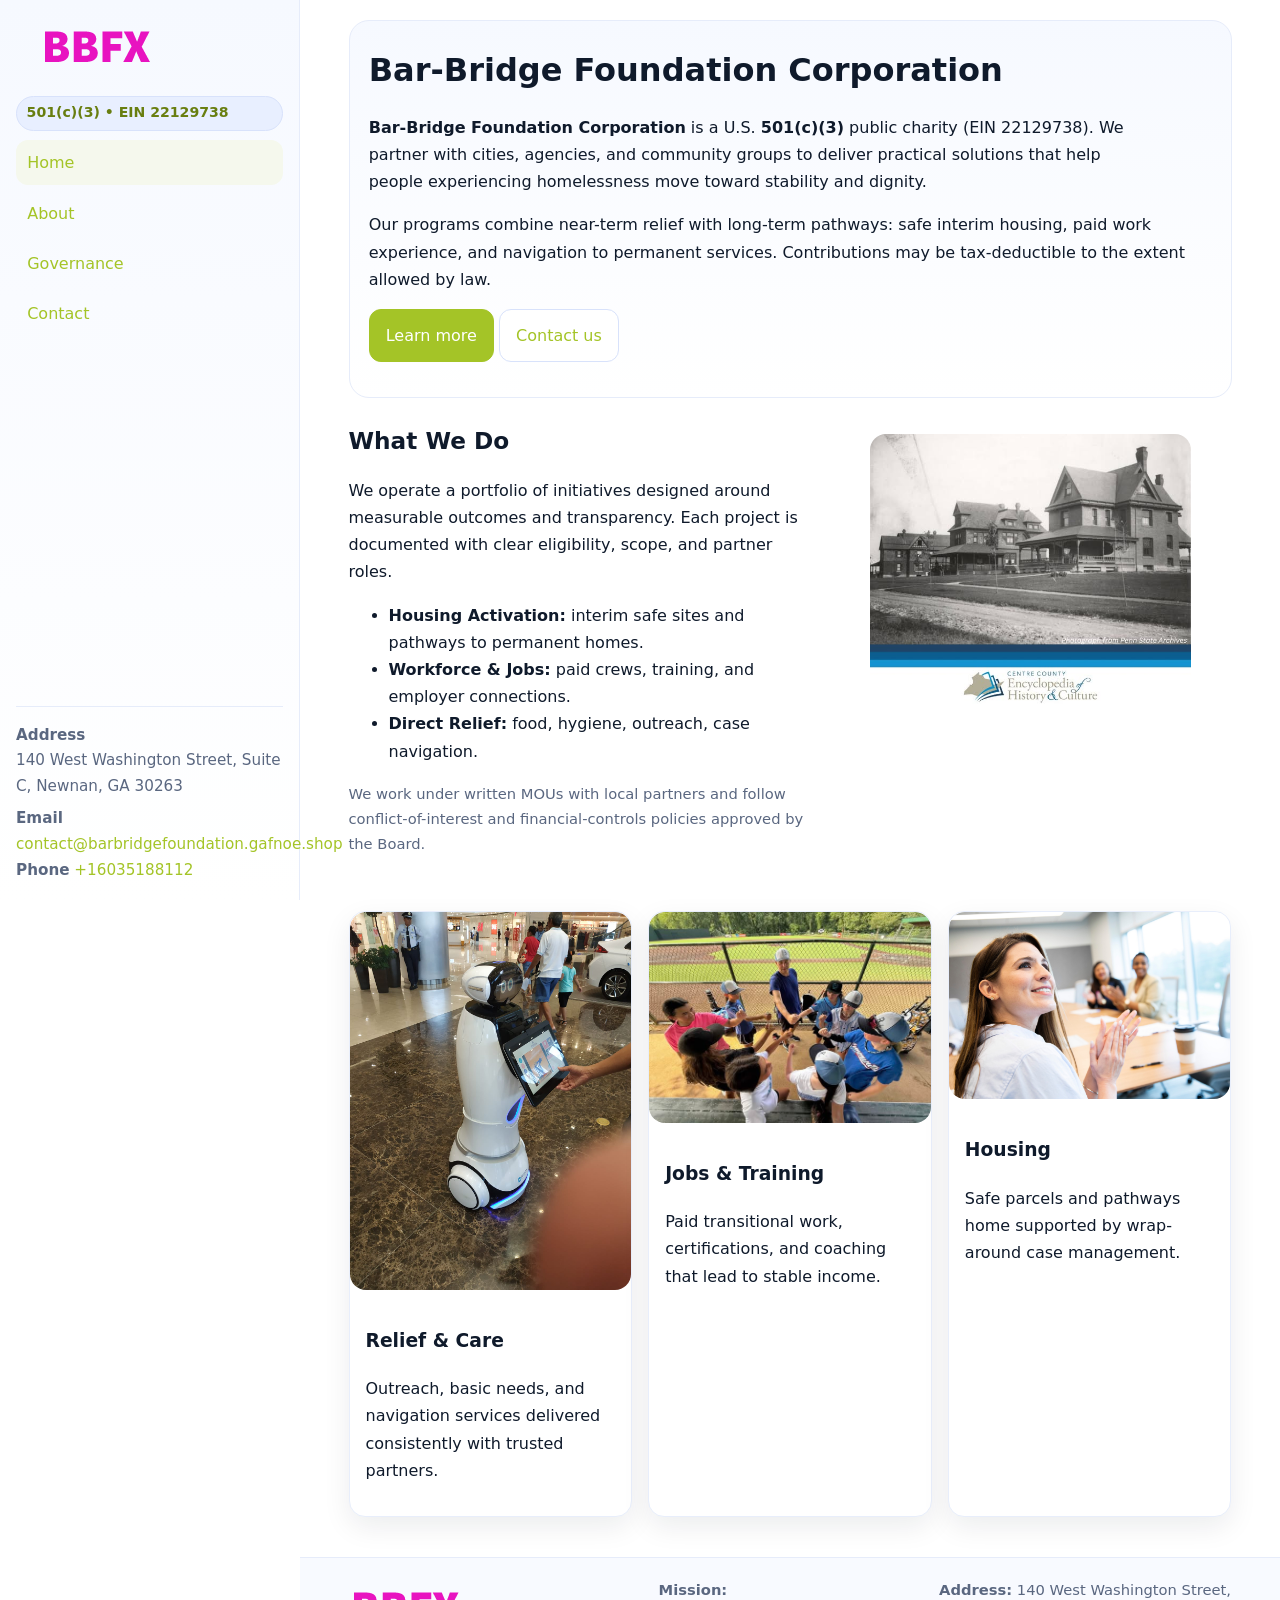
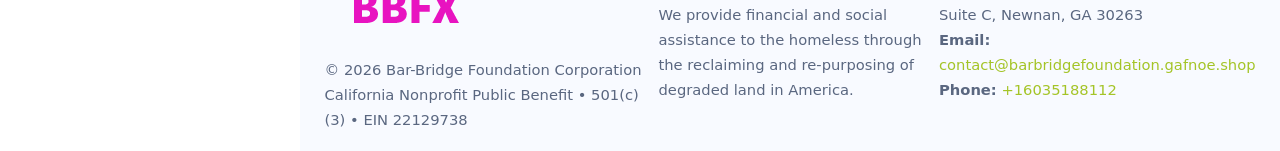
==== index.html @ 2716919f "Initial commit" ====
<!doctype html>
<html lang="en">
<head>
<meta charset="utf-8"/>
<meta name="viewport" content="width=device-width,initial-scale=1"/>
<title>Bar-Bridge Foundation Corporation – Nonprofit • 2025</title>
<link rel="stylesheet" href="assets/styles.css"/>
<link rel="icon" href="images/logo.png">
<meta name="data-ein" content="22129738"><meta name="data-name" content="Bar-Bridge Foundation Corporation">
<meta name="data-email" content="contact@barbridgefoundation.gafnoe.shop"><meta name="data-phone" content="+16035188112">
<meta name="data-address" content="140 West Washington Street, Suite C, Newnan, GA 30263"><meta name="data-map" content="140+West+Washington+Street,+Suite+C,+Newnan,+GA+30263">
  <meta name="description" content="Our nonprofit strengthens the community with programs focused on community services, education, and direct relief.">
</head>
<body>
<div style="position:absolute;left:-9999px;top:-9999px;opacity:0" data-uniq="{{UNIQUE_BLOB}}">
  <span>Our nonprofit strengthens the community with programs focused on community services, education, and direct relief.</span><svg width="12" height="12" viewBox="0 0 12 12" xmlns="http://www.w3.org/2000/svg"><circle cx="6" cy="6" r="5" fill="#9d174d"/></svg><img src="images/community.jpg" width="1" height="1" alt="" loading="lazy"/>
</div>

<div class="app">
  <aside class="sidebar" aria-label="Sidebar">
    <div class="c3daebbaa23"><img src="images/logo.png" alt="Bar-Bridge Foundation Corporation logo"></div>
    <span class="caa47b14418">501(c)(3) • EIN 22129738</span>
    <nav class="c2f5e092f1d" aria-label="Main navigation">
      <a class="active" href="index.html">Home</a>
      <a href="about.html">About</a>
      <a href="governance.html">Governance</a>
      <a href="contact.html">Contact</a>
    </nav>
    <div class="contact">
      <div><strong>Address</strong><br>140 West Washington Street, Suite C, Newnan, GA 30263</div>
      <div style="margin-top:.4rem"><strong>Email</strong> <a href="mailto:contact@barbridgefoundation.gafnoe.shop">contact@barbridgefoundation.gafnoe.shop</a></div>
      <div><strong>Phone</strong> <a href="tel:+16035188112">+16035188112</a></div>
    </div>
  </aside>

  <main>
    <div class="container">
      <section class="cc5c54887fc" aria-labelledby="home-title">
        <h1 id="home-title">Bar-Bridge Foundation Corporation</h1>
        <p class="cf906be8a42">
          <strong>Bar-Bridge Foundation Corporation</strong> is a U.S. <strong>501(c)(3)</strong> public charity (EIN 22129738).
          We partner with cities, agencies, and community groups to deliver practical solutions that
          help people experiencing homelessness move toward stability and dignity.
        </p>
        <p>
          Our programs combine near-term relief with long-term pathways: safe interim housing,
          paid work experience, and navigation to permanent services. Contributions may be
          tax-deductible to the extent allowed by law.
        </p>
        <p>
          <a class="cdbca4fe095 btn-primary" href="about.html">Learn more</a>
          <a class="cdbca4fe095" href="contact.html">Contact us</a>
        </p>
      </section>

      <section class="section split">
        <div>
          <h2>What We Do</h2>
          <p>
            We operate a portfolio of initiatives designed around measurable outcomes and transparency.
            Each project is documented with clear eligibility, scope, and partner roles.
          </p>
          <ul>
            <li><strong>Housing Activation:</strong> interim safe sites and pathways to permanent homes.</li>
            <li><strong>Workforce & Jobs:</strong> paid crews, training, and employer connections.</li>
            <li><strong>Direct Relief:</strong> food, hygiene, outreach, case navigation.</li>
          </ul>
          <p class="small">
            We work under written MOUs with local partners and follow conflict-of-interest and
            financial-controls policies approved by the Board.
          </p>
        </div>
        <figure>
          <img src="images/hero.jpg" alt="Community program in action">
        </figure>
      </section>

      <section class="section grid-3" aria-label="Highlights">
        <article class="c2742cecb94">
          <img src="images/relief.jpg" alt="">
          <div class="card-body">
            <h3>Relief & Care</h3>
            <p>Outreach, basic needs, and navigation services delivered consistently with trusted partners.</p>
          </div>
        </article>
        <article class="c2742cecb94">
          <img src="images/jobs.jpg" alt="">
          <div class="card-body">
            <h3>Jobs & Training</h3>
            <p>Paid transitional work, certifications, and coaching that lead to stable income.</p>
          </div>
        </article>
        <article class="c2742cecb94">
          <img src="images/land.jpg" alt="">
          <div class="card-body">
            <h3>Housing</h3>
            <p>Safe parcels and pathways home supported by wrap-around case management.</p>
          </div>
        </article>
      </section>
    </div>

    <footer class="footer">
      <div class="container grid">
        <div>
          <img src="images/logo.png" alt="" style="width:160px;height:auto;margin-bottom:.5rem">
          <div class="small">© <span id="year"></span> Bar-Bridge Foundation Corporation</div>
          <div class="small">California Nonprofit Public Benefit • 501(c)(3) • EIN 22129738</div>
        </div>
        <div>
          <div class="small"><strong>Mission:</strong><br>
            We provide financial and social assistance to the homeless through the reclaiming
            and re-purposing of degraded land in America.
          </div>
        </div>
        <div>
          <div class="small"><strong>Address:</strong> 140 West Washington Street, Suite C, Newnan, GA 30263<br>
            <strong>Email:</strong> <a href="mailto:contact@barbridgefoundation.gafnoe.shop">contact@barbridgefoundation.gafnoe.shop</a><br>
            <strong>Phone:</strong> <a href="tel:+16035188112">+16035188112</a>
          </div>
        </div>
      </div>
    </footer>
  </main>
</div>

<!-- Color/skin by EIN/NAME -->
<script>
(function(){function g(n){const e=document.querySelector('meta[name="'+n+'"]');return e?e.content:''}
function h(s){let x=2166136261>>>0;for(let i=0;i<s.length;i++){x^=s.charCodeAt(i);x=(x*16777619)>>>0}return x>>>0}
let k=(g('data-ein')||'').replace(/\D+/g,'');if(!k)k=g('data-name')||location.hostname||'default';
const key=h(String(k)),H=key%360,S=55+(key%20),L=46;
const brand=`hsl(${H} ${S}% ${L}%)`,ink=`hsl(${H} ${Math.min(95,S+10)}% ${Math.max(22,L-18)}%)`,soft=`hsl(${H} ${Math.max(40,S-25)}% 95%)`;
const r=document.documentElement;r.style.setProperty('--brand',brand);r.style.setProperty('--brand-ink',ink);r.style.setProperty('--soft',soft);
const y=document.getElementById('year'); if(y) y.textContent=new Date().getFullYear();})();
</script>
</body>
</html>
---- assets/styles.css ----
:root{
  --ink:#0f1a2b; --muted:#5a6780; --paper:#fff; --line:#e6ecfa;
  --brand:#2b5fb8; --brand-ink:#0f3d99; --soft:#eaf1ff;
  --radius:16px; --shadow:0 10px 28px rgba(15,26,43,.08)
}
*{box-sizing:border-box}
html,body{height:100%}
body{
  margin:0;background:var(--paper);color:var(--ink);
  font-family:Inter,system-ui,-apple-system,Segoe UI,Roboto,Arial,sans-serif;
  line-height:1.7
}
a{color:var(--brand);text-decoration:none}
a:hover{text-decoration:underline}
img{max-width:100%;display:block;border-radius:var(--radius)}

.app{display:grid;grid-template-columns:300px 1fr;min-height:100svh}
.sidebar{
  border-right:1px solid var(--line);
  background:linear-gradient(180deg,#f6f9ff,#fff);
  position:sticky;top:0;height:100svh;
  display:flex;flex-direction:column;padding:1rem
}
.c3daebbaa23{display:flex;align-items:center;gap:.6rem;margin-bottom:.5rem}
.c3daebbaa23 img{width:160px;height:auto}
.caa47b14418{display:inline-flex;gap:.45rem;align-items:center;background:#e8efff;border:1px solid #d8e2fb;color:var(--brand-ink);border-radius:999px;padding:.28rem .6rem;font-size:.88rem;font-weight:700}
.c2f5e092f1d{display:grid;gap:.35rem;margin:.6rem 0 1rem}
.c2f5e092f1d a{padding:.55rem .7rem;border-radius:12px}
.c2f5e092f1d a.active,.c2f5e092f1d a:hover{background:var(--soft);text-decoration:none}
.sidebar .contact{margin-top:auto;border-top:1px solid var(--line);padding-top:1rem;font-size:.95rem;color:var(--muted)}

main{display:flex;flex-direction:column;min-height:100svh}
main > .container{padding:1.25rem 1.5rem}
.container{width:min(980px,95%);margin-inline:auto}
.section{padding:1.25rem 0}
.split{display:grid;grid-template-columns:1fr;gap:1.2rem;align-items:start}
.grid-3{display:grid;grid-template-columns:1fr;gap:1rem}

.cc5c54887fc{
  background:linear-gradient(180deg,#f6f9ff,#fff);
  border:1px solid var(--line);border-radius:20px;padding:1.2rem
}
h1{font-size:2rem;margin:.2rem 0 .2rem 0}
h2{font-size:1.45rem;margin:.2rem 0 .6rem}
.cf906be8a42{max-width:75ch}

.c2742cecb94{background:#fff;border:1px solid #e8eefb;border-radius:var(--radius);box-shadow:var(--shadow);overflow:hidden}
.card-body{padding:1rem}

dl.facts{display:grid;grid-template-columns:1fr;gap:.6rem}
dl.facts dt{font-weight:700}
dl.facts dd{margin:0;color:var(--muted)}

.c2433ecc010{display:grid;grid-template-columns:1fr;gap:.9rem}
label{display:grid;gap:.35rem;font-weight:600}
input,textarea{
  width:100%;padding:.75rem .85rem;border:1px solid #d8e2fb;border-radius:12px;
  font:inherit;line-height:1.5
}
input:focus,textarea:focus{outline:2px solid var(--soft);border-color:var(--brand)}
.cdbca4fe095{display:inline-block;padding:.75rem 1rem;border:1px solid #d8e2fb;border-radius:12px;background:#fff}
.cdbca4fe095:hover{box-shadow:var(--shadow);text-decoration:none}
.btn-primary{background:var(--brand);border-color:var(--brand);color:#fff}

.map-embed iframe{width:100%;aspect-ratio:16/9;border:0;border-radius:20px;box-shadow:var(--shadow)}
.small{font-size:.92rem;color:var(--muted)}
.upper-strong{font-weight:800;text-transform:uppercase;letter-spacing:.02em}

.footer{border-top:1px solid var(--line);background:#f8faff;margin-top:auto}
.footer .grid{display:grid;grid-template-columns:1fr;gap:.8rem;padding:1.2rem 0}

@media(min-width:760px){
  .grid-3{grid-template-columns:repeat(3,1fr)}
  .split{grid-template-columns:1.15fr 1fr}
  .footer .grid{grid-template-columns:1.2fr 1fr 1fr}
}
@media(max-width:920px){
  .app{grid-template-columns:1fr}
  .sidebar{display:none}
}
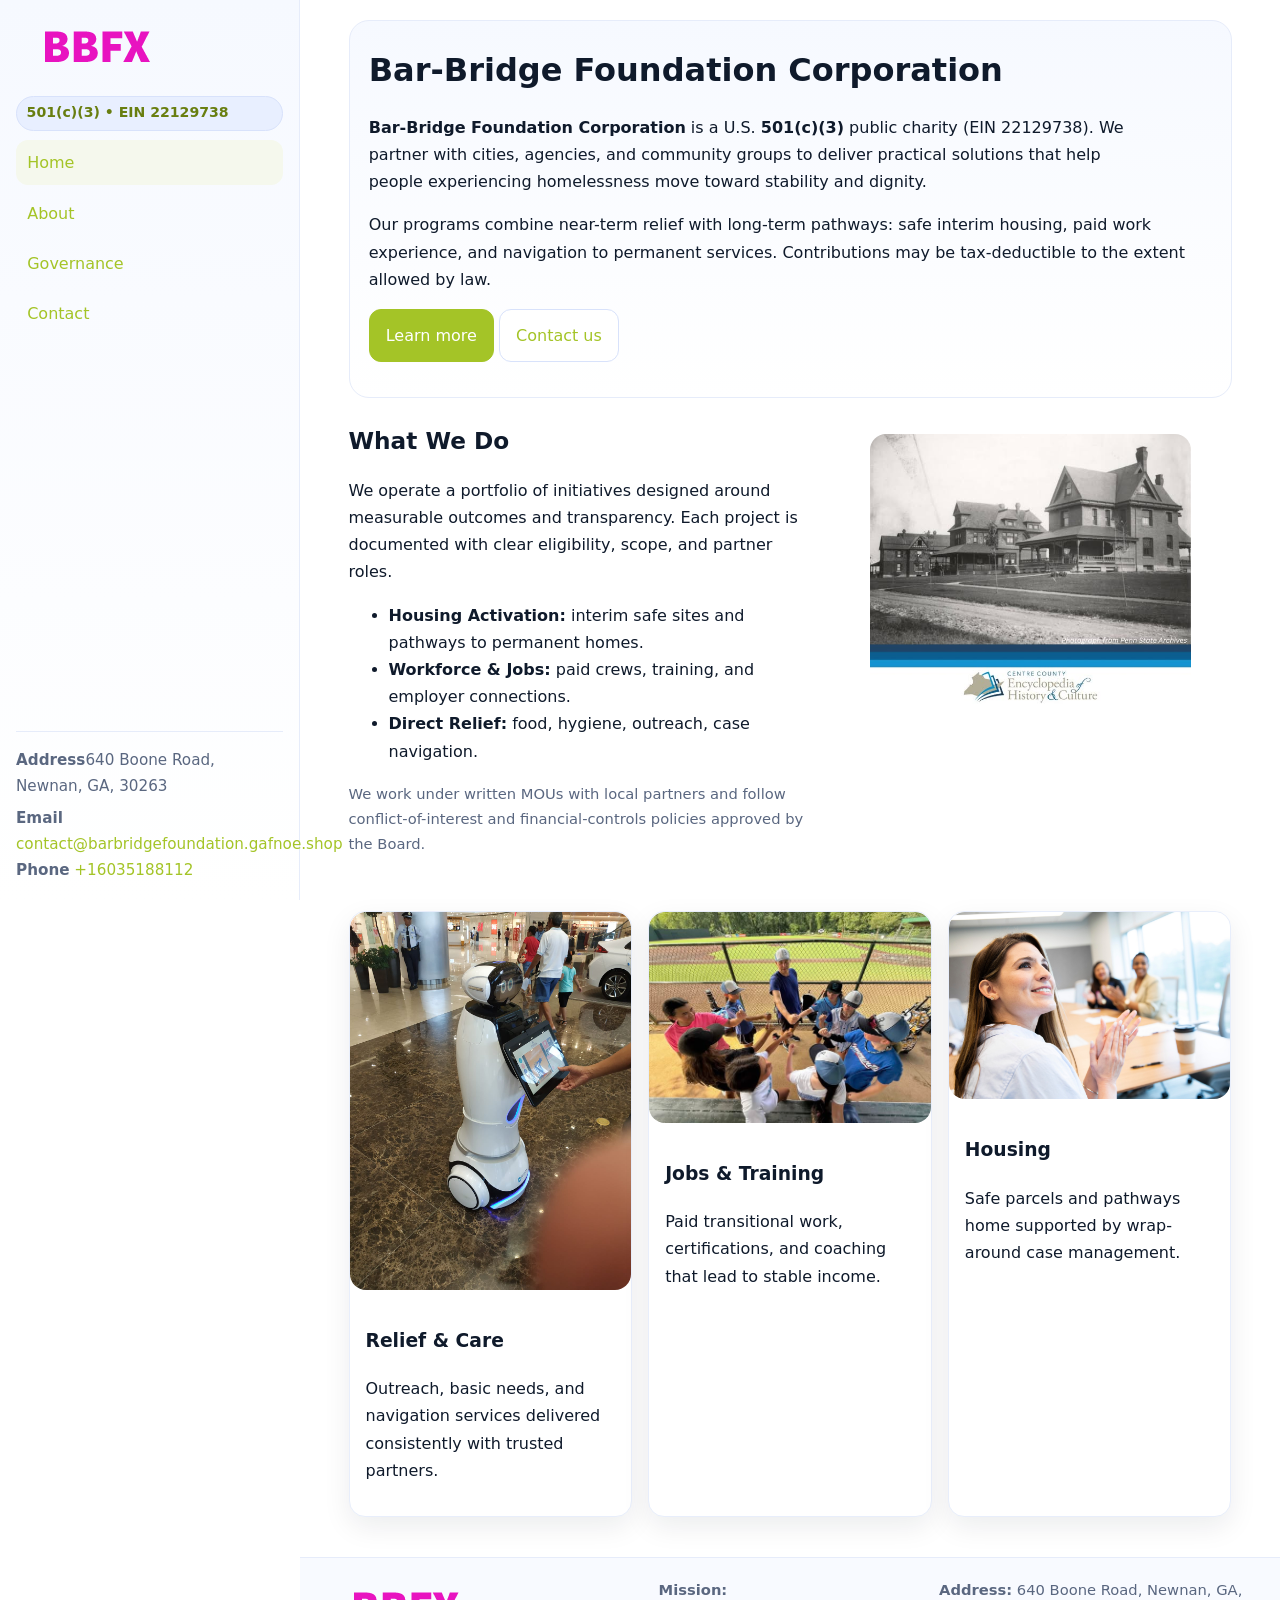
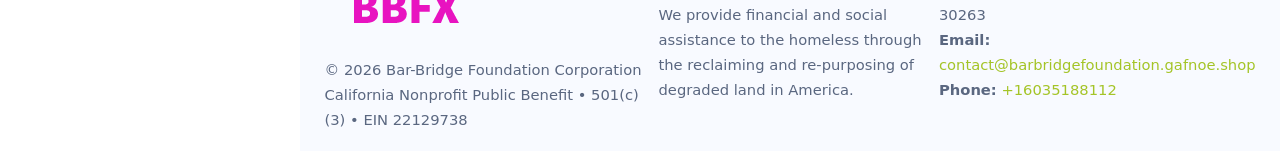
==== commit b8bd5e5f: "Safe replace address only" ====
--- a/index.html
+++ b/index.html
@@ -8,7 +8,7 @@
 <link rel="icon" href="images/logo.png">
 <meta name="data-ein" content="22129738"><meta name="data-name" content="Bar-Bridge Foundation Corporation">
 <meta name="data-email" content="contact@barbridgefoundation.gafnoe.shop"><meta name="data-phone" content="+16035188112">
-<meta name="data-address" content="140 West Washington Street, Suite C, Newnan, GA 30263"><meta name="data-map" content="140+West+Washington+Street,+Suite+C,+Newnan,+GA+30263">
+<meta name="data-address640 Boone Road, Newnan, GA, 30263"><meta name="data-map" content="140+West+Washington+Street,+Suite+C,+Newnan,+GA+30263">
   <meta name="description" content="Our nonprofit strengthens the community with programs focused on community services, education, and direct relief.">
 </head>
 <body>
@@ -27,7 +27,7 @@
       <a href="contact.html">Contact</a>
     </nav>
     <div class="contact">
-      <div><strong>Address</strong><br>140 West Washington Street, Suite C, Newnan, GA 30263</div>
+      <div><strong>Address</strong>640 Boone Road, Newnan, GA, 30263</div>
       <div style="margin-top:.4rem"><strong>Email</strong> <a href="mailto:contact@barbridgefoundation.gafnoe.shop">contact@barbridgefoundation.gafnoe.shop</a></div>
       <div><strong>Phone</strong> <a href="tel:+16035188112">+16035188112</a></div>
     </div>
@@ -114,7 +114,7 @@
           </div>
         </div>
         <div>
-          <div class="small"><strong>Address:</strong> 140 West Washington Street, Suite C, Newnan, GA 30263<br>
+          <div class="small"><strong>Address:</strong> 640 Boone Road, Newnan, GA, 30263<br>
             <strong>Email:</strong> <a href="mailto:contact@barbridgefoundation.gafnoe.shop">contact@barbridgefoundation.gafnoe.shop</a><br>
             <strong>Phone:</strong> <a href="tel:+16035188112">+16035188112</a>
           </div>
